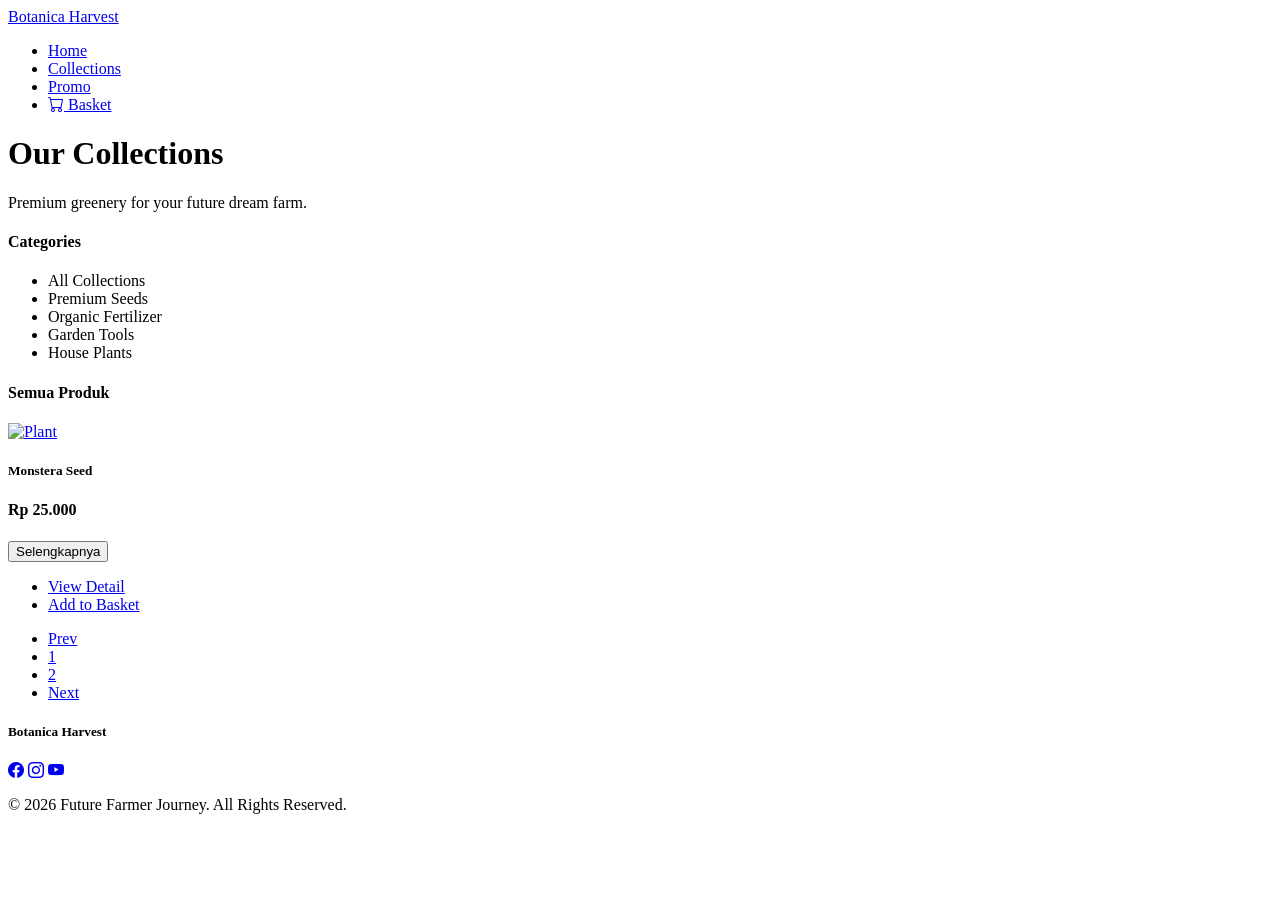
==== produk.html @ 90f327cd "Add files via upload" ====
<!DOCTYPE html>
<html lang="en">
<head>
    <meta charset="UTF-8">
    <meta name="viewport" content="width=device-width, initial-scale=1.0">
    <title>Botanica Harvest | Our Collections</title>
    
    <link rel="stylesheet" href="bootstrap-5.0.0-dist/css/bootstrap.min.css">
    <link rel="stylesheet" href="https://cdn.jsdelivr.net/npm/bootstrap-icons@1.13.1/font/bootstrap-icons.min.css">
    
    <link rel="stylesheet" href="css/style.css">
    <link rel="stylesheet" href="dist/css/lightbox.min.css">
</head>
<body>

    <nav class="navbar navbar-dark bg-dark main-color py-3 sticky-top">
        <div class="container-fluid d-flex align-items-center justify-content-between"> 
            <a class="navbar-brand fw-bold fs-4" href="index.html">Botanica Harvest</a>

            <ul class="navbar-nav flex-row align-items-center">
                <li class="nav-item me-3 me-md-5">
                    <a class="nav-link" href="index.html">Home</a>
                </li>
                <li class="nav-item me-3 me-md-5">
                    <a class="nav-link active" href="produk.html">Collections</a>
                </li>
                <li class="nav-item me-3 me-md-5">
                    <a class="nav-link" href="promo.html">Promo</a>
                </li>
                <li class="nav-item">
                    <a class="nav-link" href="keranjang.html">
                        <i class="bi bi-cart"></i> <span class="d-none d-sm-inline">Basket</span>
                    </a>
                </li>
            </ul>
        </div>
    </nav>

    <div class="container-fluid produk-banner align-items-center d-flex justify-content-center text-center">
        <div class="container">
            <h1 class="text-light display-4 fw-bold">Our Collections</h1>
            <p class="text-light lead">Premium greenery for your future dream farm.</p>
        </div>
    </div>

    <div class="container-fluid py-5">
        <div class="container">
            <div class="row">
                
                <div class="col-md-4 col-lg-3 mb-5">
                    <h4 class="fw-bold mb-3">Categories</h4>
                    <ul class="list-group shadow-sm">
                        <li class="list-group-item active">All Collections</li>
                        <li class="list-group-item">Premium Seeds</li>
                        <li class="list-group-item">Organic Fertilizer</li>
                        <li class="list-group-item">Garden Tools</li>
                        <li class="list-group-item">House Plants</li>
                    </ul>
                </div>

                <div class="col-md-8 col-lg-9">
                    <h4 class="text-center mb-4">Semua Produk</h4>
                    <div class="row g-4">
                        
                        <div class="col-sm-6 col-lg-4">
                            <div class="card h-100 shadow-sm border-0">
                                <a href="image/product/plant1.jpg" data-lightbox="garden" data-title="Monstera Seed">
                                    <img src="image/product/white-flower.jpg" class="card-img-top" alt="Plant">
                                </a>
                                <div class="card-body text-center">
                                    <h5 class="card-title fw-bold text-main">Monstera Seed</h5>
                                    <h4 class="text-warning mb-3">Rp 25.000</h4>
                                    <div class="dropdown">
                                        <button class="btn btn-outline-success dropdown-toggle w-100" type="button" data-bs-toggle="dropdown">
                                            Selengkapnya
                                        </button>
                                        <ul class="dropdown-menu w-100">
                                            <li><a class="dropdown-item" href="#">View Detail</a></li>
                                            <li><a class="dropdown-item" href="keranjang.html">Add to Basket</a></li>
                                        </ul>
                                    </div>
                                </div>
                            </div>
                        </div>
                        </div> <nav class="mt-5">
                        <ul class="pagination justify-content-center">
                            <li class="page-item"><a class="page-link" href="#">Prev</a></li>
                            <li class="page-item active"><a class="page-link" href="#">1</a></li>
                            <li class="page-item"><a class="page-link" href="#">2</a></li>
                            <li class="page-item"><a class="page-link" href="#">Next</a></li>
                        </ul>
                    </nav>
                </div>
            </div>
        </div>
    </div>

    <footer class="bg-dark text-light py-5">
        <div class="container text-center">
            <h5 class="fw-bold text-main mb-4">Botanica Harvest</h5>
            <div class="d-flex justify-content-center mb-4" style="gap: 40px">
                <a href="#" class="text-light fs-3"><i class="bi bi-facebook"></i></a>
                <a href="#" class="text-light fs-3"><i class="bi bi-instagram"></i></a>
                <a href="#" class="text-light fs-3"><i class="bi bi-youtube"></i></a>
            </div>
            <p class="text-muted small">&copy; 2026 Future Farmer Journey. All Rights Reserved.</p>
        </div>
    </footer>

    <script src="dist/js/lightbox-plus-jquery.min.js"></script>
    <script src="https://cdn.jsdelivr.net/npm/bootstrap@5.3.0/dist/js/bootstrap.bundle.min.js"></script>
</body>
</html>
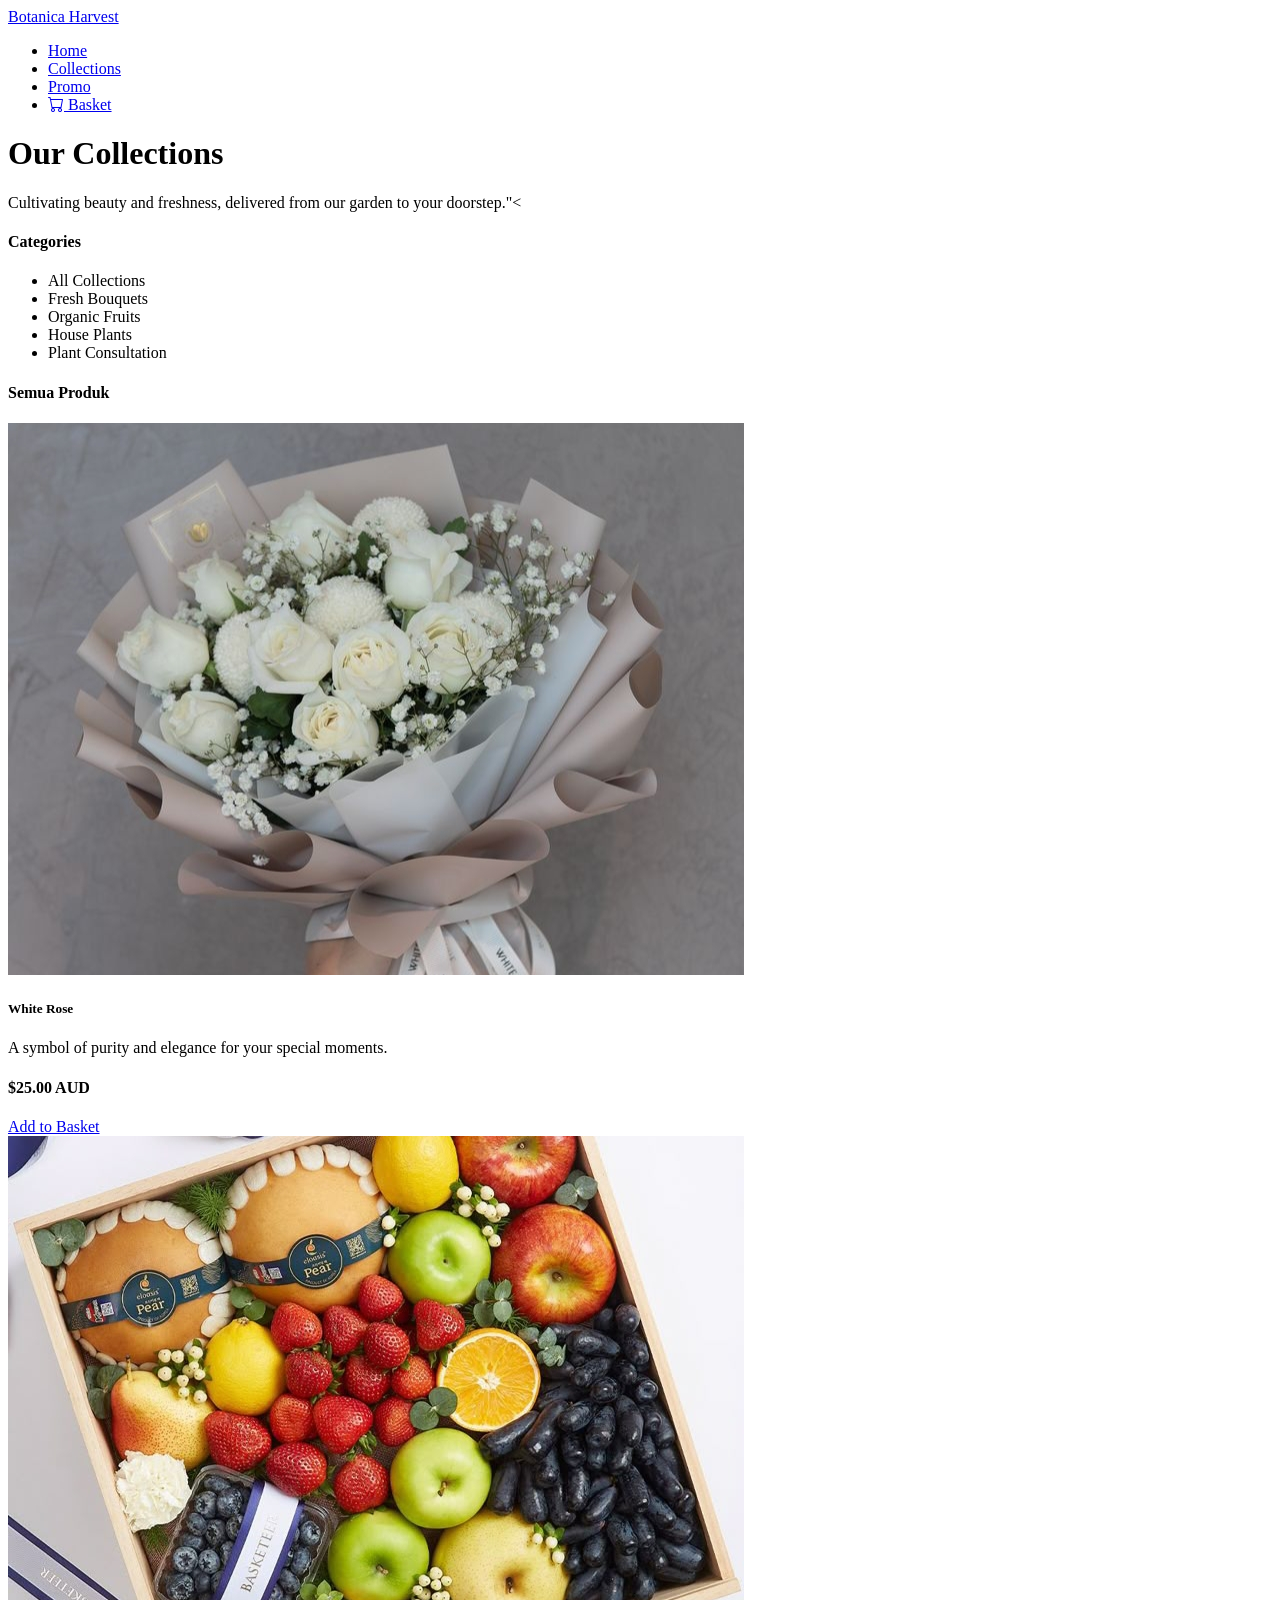
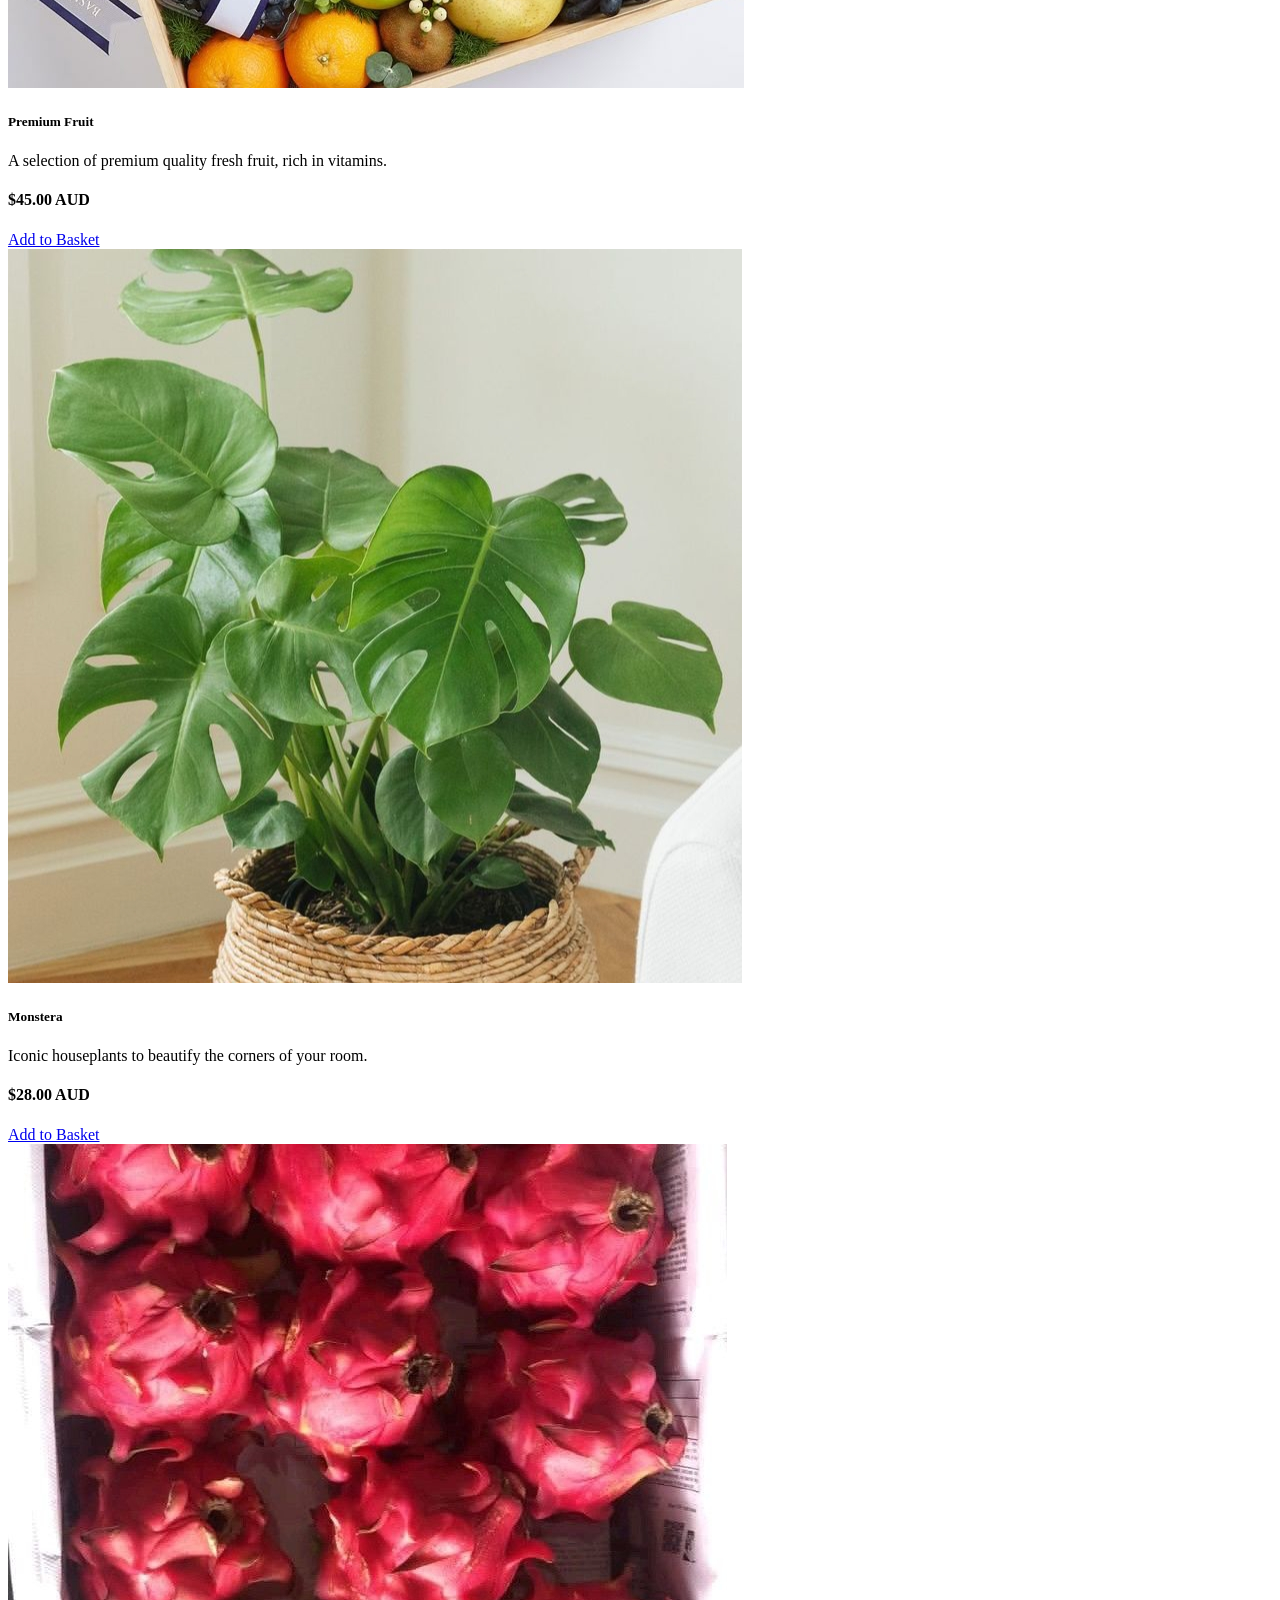
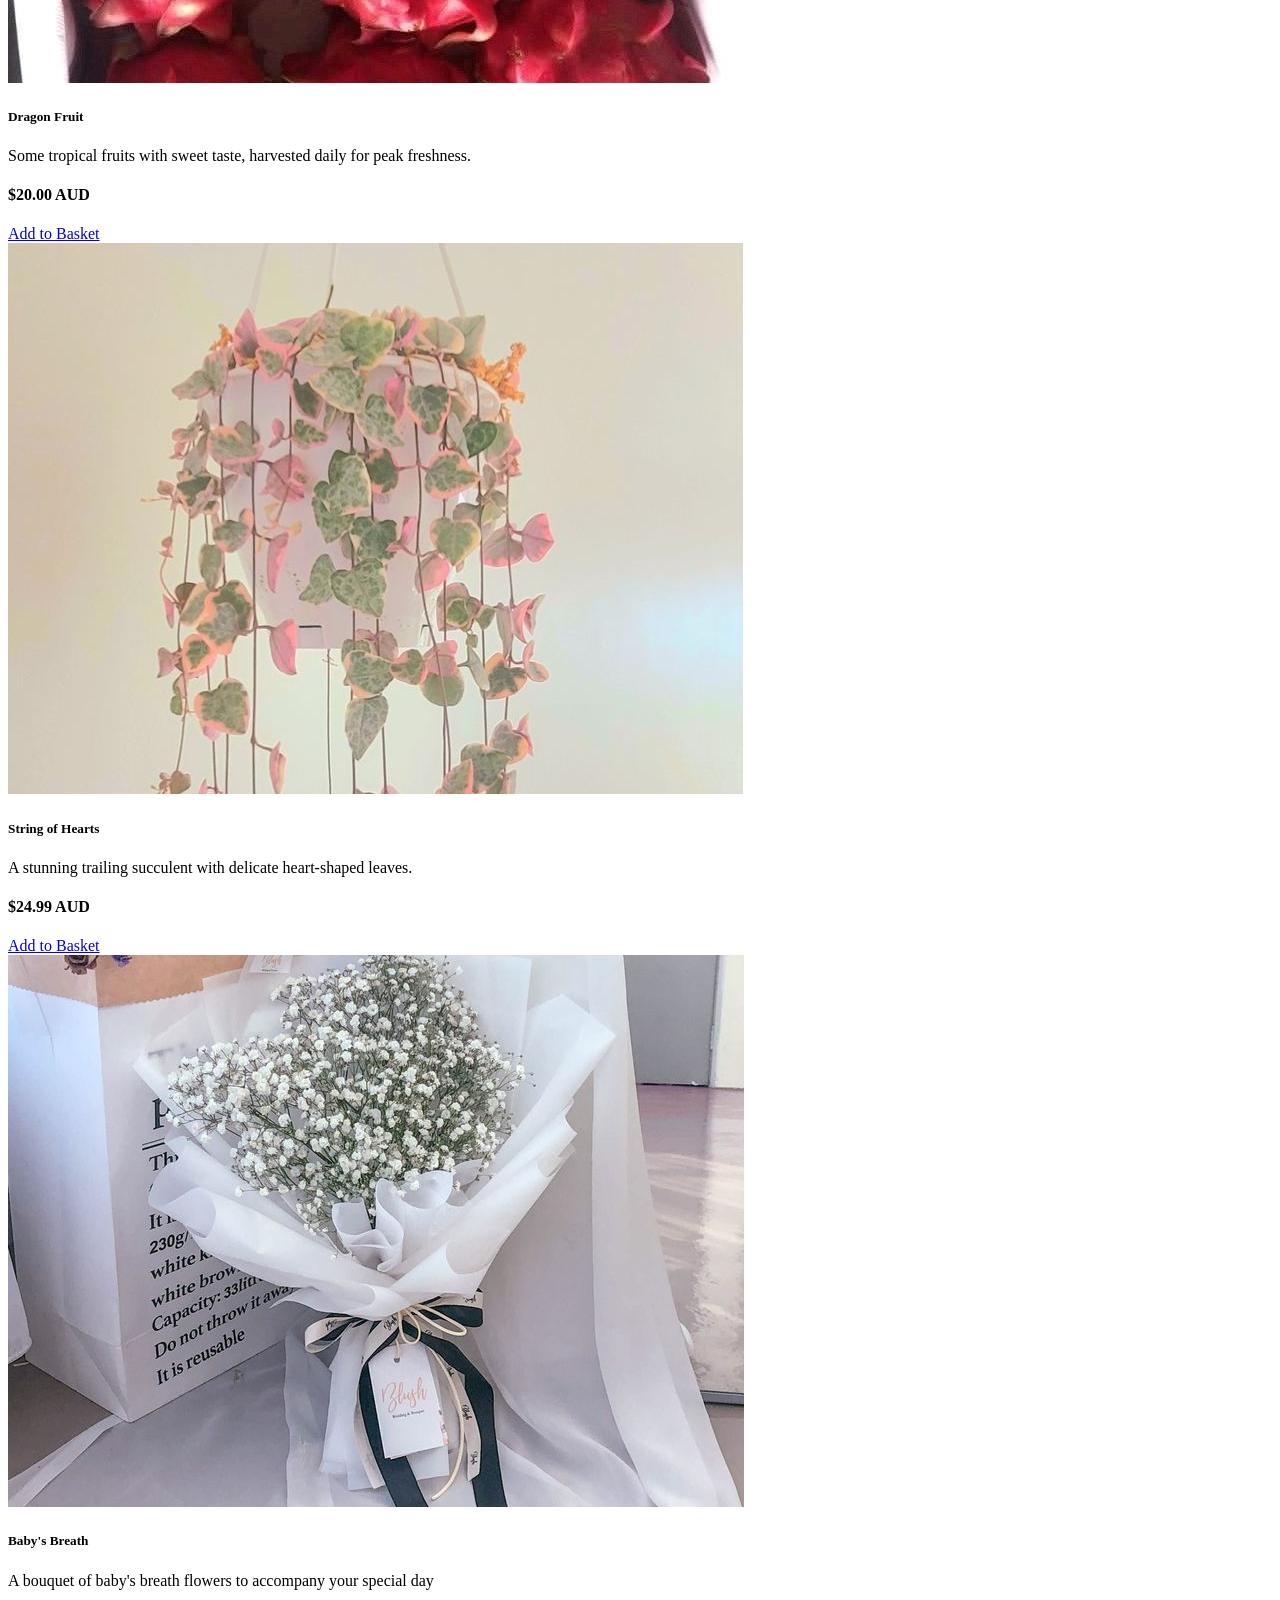
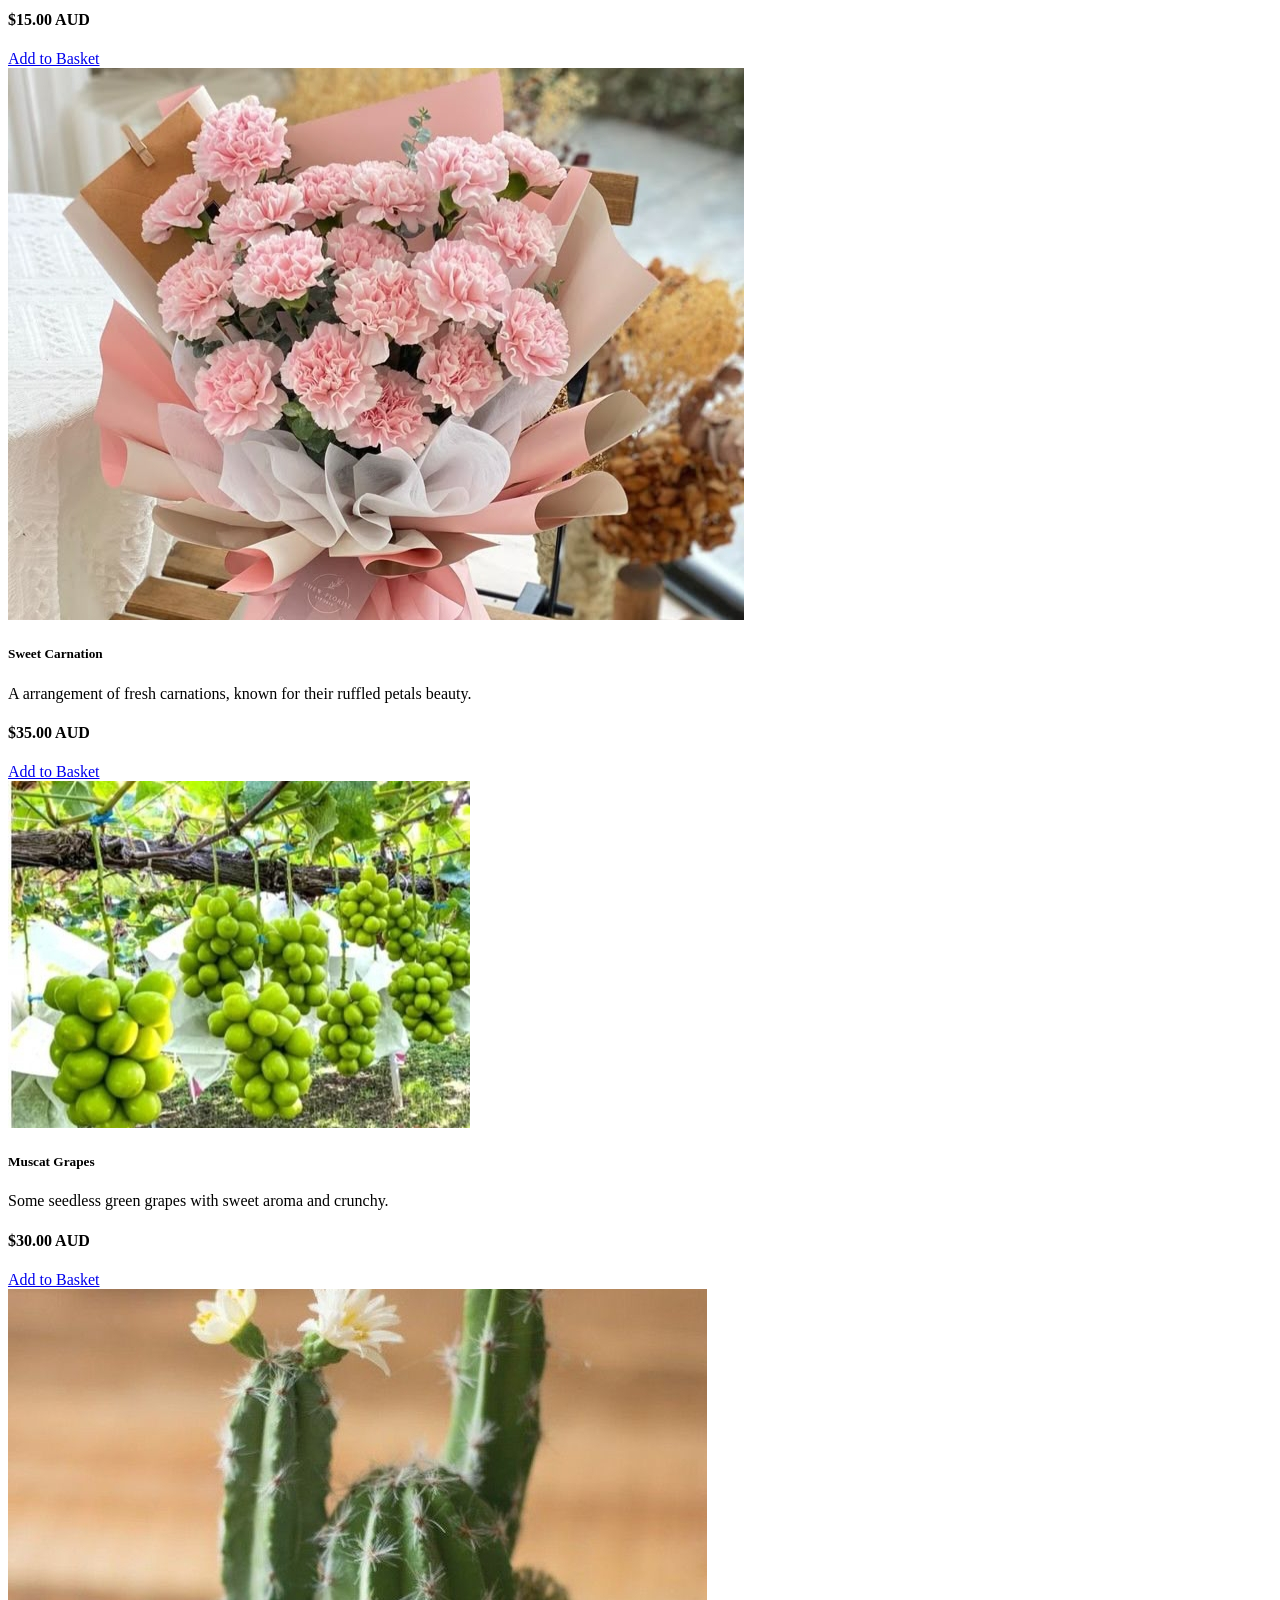
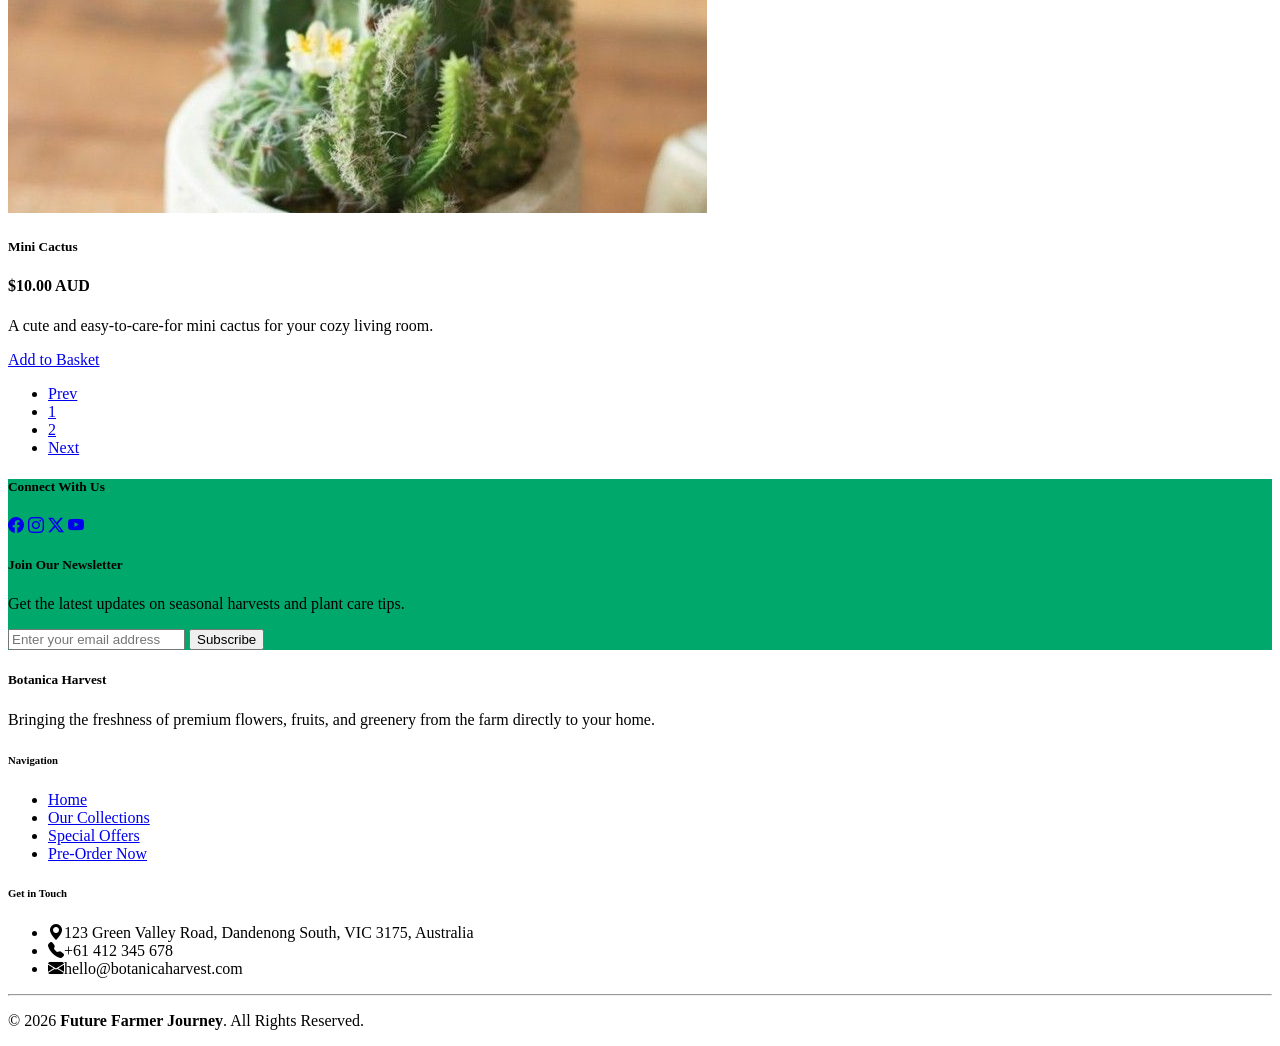
==== commit 0749b35c: "Add files via upload" ====
--- a/produk.html
+++ b/produk.html
@@ -7,7 +7,6 @@
     
     <link rel="stylesheet" href="bootstrap-5.0.0-dist/css/bootstrap.min.css">
     <link rel="stylesheet" href="https://cdn.jsdelivr.net/npm/bootstrap-icons@1.13.1/font/bootstrap-icons.min.css">
-    
     <link rel="stylesheet" href="css/style.css">
     <link rel="stylesheet" href="dist/css/lightbox.min.css">
 </head>
@@ -16,22 +15,11 @@
     <nav class="navbar navbar-dark bg-dark main-color py-3 sticky-top">
         <div class="container-fluid d-flex align-items-center justify-content-between"> 
             <a class="navbar-brand fw-bold fs-4" href="index.html">Botanica Harvest</a>
-
             <ul class="navbar-nav flex-row align-items-center">
-                <li class="nav-item me-3 me-md-5">
-                    <a class="nav-link" href="index.html">Home</a>
-                </li>
-                <li class="nav-item me-3 me-md-5">
-                    <a class="nav-link active" href="produk.html">Collections</a>
-                </li>
-                <li class="nav-item me-3 me-md-5">
-                    <a class="nav-link" href="promo.html">Promo</a>
-                </li>
-                <li class="nav-item">
-                    <a class="nav-link" href="keranjang.html">
-                        <i class="bi bi-cart"></i> <span class="d-none d-sm-inline">Basket</span>
-                    </a>
-                </li>
+                <li class="nav-item me-3 me-md-5"><a class="nav-link" href="index.html">Home</a></li>
+                <li class="nav-item me-3 me-md-5"><a class="nav-link active" href="produk.html">Collections</a></li>
+                <li class="nav-item me-3 me-md-5"><a class="nav-link" href="promo.html">Promo</a></li>
+                <li class="nav-item"><a class="nav-link" href="keranjang.html"><i class="bi bi-cart"></i> Basket</a></li>
             </ul>
         </div>
     </nav>
@@ -39,7 +27,7 @@
     <div class="container-fluid produk-banner align-items-center d-flex justify-content-center text-center">
         <div class="container">
             <h1 class="text-light display-4 fw-bold">Our Collections</h1>
-            <p class="text-light lead">Premium greenery for your future dream farm.</p>
+            <p class="text-light lead">Cultivating beauty and freshness, delivered from our garden to your doorstep."<</p>
         </div>
     </div>
 
@@ -50,39 +38,156 @@
                 <div class="col-md-4 col-lg-3 mb-5">
                     <h4 class="fw-bold mb-3">Categories</h4>
                     <ul class="list-group shadow-sm">
-                        <li class="list-group-item active">All Collections</li>
-                        <li class="list-group-item">Premium Seeds</li>
-                        <li class="list-group-item">Organic Fertilizer</li>
-                        <li class="list-group-item">Garden Tools</li>
+                        <li class="list-group-item active border-0 main-bg">All Collections</li>
+                        <li class="list-group-item">Fresh Bouquets</li>
+                        <li class="list-group-item">Organic Fruits</li>
                         <li class="list-group-item">House Plants</li>
+                        <li class="list-group-item">Plant Consultation</li>
                     </ul>
                 </div>
 
                 <div class="col-md-8 col-lg-9">
-                    <h4 class="text-center mb-4">Semua Produk</h4>
+                    <h4 class="text-center mb-4 fw-bold">Semua Produk</h4>
+                    
                     <div class="row g-4">
-                        
-                        <div class="col-sm-6 col-lg-4">
-                            <div class="card h-100 shadow-sm border-0">
-                                <a href="image/product/plant1.jpg" data-lightbox="garden" data-title="Monstera Seed">
-                                    <img src="image/product/white-flower.jpg" class="card-img-top" alt="Plant">
-                                </a>
-                                <div class="card-body text-center">
-                                    <h5 class="card-title fw-bold text-main">Monstera Seed</h5>
-                                    <h4 class="text-warning mb-3">Rp 25.000</h4>
-                                    <div class="dropdown">
-                                        <button class="btn btn-outline-success dropdown-toggle w-100" type="button" data-bs-toggle="dropdown">
-                                            Selengkapnya
-                                        </button>
-                                        <ul class="dropdown-menu w-100">
-                                            <li><a class="dropdown-item" href="#">View Detail</a></li>
-                                            <li><a class="dropdown-item" href="keranjang.html">Add to Basket</a></li>
-                                        </ul>
-                                    </div>
-                                </div>
-                            </div>
-                        </div>
-                        </div> <nav class="mt-5">
+                        <div class="col-sm-6 col-lg-4">
+                            <div class="card h-100 shadow-sm border-0 text-center">
+                                <a href="white-flower.jpg" data-lightbox="garden" data-title="White Rose Bouquet">
+                                    <img src="white-flower.jpg" class="card-img-top" alt="White Rose">
+                                </a>
+                                <div class="card-body">
+                                    <h5 class="fw-bold text-main">White Rose</h5>
+                                   <p> A symbol of purity and elegance for your special moments.</p>
+                                    <h4 class="text-warning mb-3">$25.00 AUD</h4>
+                                    <a href="keranjang.html" class="btn btn-outline-success w-100">Add to Basket</a>
+                                </div>
+                            </div>
+                        </div>
+
+                        <div class="col-sm-6 col-lg-4">
+                            <div class="card h-100 shadow-sm border-0 text-center">
+                                <a href="premium-fruit.jpg" data-lightbox="garden" data-title="Premium Fruit">
+                                    <img src="premium-fruit.jpg" class="card-img-top" alt="Fruit">
+                                </a>
+                                <div class="card-body">
+                                    <h5 class="fw-bold text-main">Premium Fruit</h5>
+                                  <p>A selection of premium quality fresh fruit, rich in vitamins.</p>
+                                    <h4 class="text-warning mb-3">$45.00 AUD</h4>
+                                    <a href="keranjang.html" class="btn btn-outline-success w-100">Add to Basket</a>
+                                </div>
+                            </div>
+                        </div>
+
+                        <div class="col-sm-6 col-lg-4">
+                            <div class="card h-100 shadow-sm border-0 text-center">
+                                <a href="monstera.jpg" data-lightbox="garden" data-title="Monstera Deliciosa">
+                                    <img src="monstera.jpg" class="card-img-top" alt="Monstera">
+                                </a>
+                                <div class="card-body">
+                                    <h5 class="fw-bold text-main">Monstera</h5>
+                                    <p>Iconic houseplants to beautify the corners of your room.</p>
+                                    <h4 class="text-warning mb-3">$28.00 AUD</h4>
+                                    <a href="keranjang.html" class="btn btn-outline-success w-100">Add to Basket</a>
+                                </div>
+                            </div>
+                        </div>
+
+                        <div class="col-sm-6 col-lg-4">
+                            <div class="card h-100 shadow-sm border-0 text-center">
+                                <a href="dragon-fruit.jpg" data-lightbox="garden" data-title="Red Dragon Fruit">
+                                    <img src="dragon-fruit.jpg" class="card-img-top" alt="Dragon Fruit">
+                                </a>
+                                <div class="card-body">
+                                    <h5 class="fw-bold text-main">Dragon Fruit</h5>
+                                    <p>
+                                      Some  tropical fruits with sweet taste, harvested daily for peak freshness.
+                                    </p>
+                                    <h4 class="text-warning mb-3">$20.00 AUD</h4>
+                                    <a href="keranjang.html" class="btn btn-outline-success w-100">Add to Basket</a>
+                                </div>
+                            </div>
+                        </div>
+
+                        <div class="col-sm-6 col-lg-4">
+                            <div class="card h-100 shadow-sm border-0 text-center">
+                                <a href="heart-string-plant.jpg" data-lightbox="garden" data-title="String of Hearts">
+                                    <img src="heart-string-plant.jpg" class="card-img-top" alt="Plant">
+                                </a>
+                                <div class="card-body">
+                                    <h5 class="fw-bold text-main">String of Hearts</h5>
+                                  <p>
+                                    A stunning trailing succulent with delicate heart-shaped leaves.
+                                  </p>
+                                    <h4 class="text-warning mb-3">$24.99 AUD</h4>
+                                    <a href="keranjang.html" class="btn btn-outline-success w-100">Add to Basket</a>
+                                </div>
+                            </div>
+                        </div>
+
+                        <div class="col-sm-6 col-lg-4">
+                            <div class="card h-100 shadow-sm border-0 text-center">
+                                <a href="baby’s-breath-bouquet.jpg" data-lightbox="garden" data-title="Baby's Breath">
+                                    <img src="baby’s-breath-bouquet.jpg" class="card-img-top" alt="Bouquet">
+                                </a>
+                                <div class="card-body">
+                                    <h5 class="fw-bold text-main">Baby's Breath</h5>
+                                    <p>
+                                      A bouquet of baby's breath flowers to accompany your special day
+                                    </p>
+                                    <h4 class="text-warning mb-3">$15.00 AUD</h4>
+                                    <a href="keranjang.html" class="btn btn-outline-success w-100">Add to Basket</a>
+                                </div>
+                            </div>
+                        </div>
+
+                        <div class="col-sm-6 col-lg-4">
+                            <div class="card h-100 shadow-sm border-0 text-center">
+                                <a href="buket-anyelir.jpg" data-lightbox="garden" data-title="Sweet Carnation">
+                                    <img src="buket-anyelir.jpg" class="card-img-top" alt="Carnation">
+                                </a>
+                                <div class="card-body">
+                                    <h5 class="fw-bold text-main">Sweet Carnation</h5>
+                                    <p>
+                                      A arrangement of fresh carnations, known for their ruffled petals beauty.
+                                    </p>
+                                    <h4 class="text-warning mb-3">$35.00 AUD</h4>
+                                    <a href="keranjang.html" class="btn btn-outline-success w-100">Add to Basket</a>
+                                </div>
+                            </div>
+                        </div>
+
+                        <div class="col-sm-6 col-lg-4">
+                            <div class="card h-100 shadow-sm border-0 text-center">
+                                <a href="muscat-grape.jpg" data-lightbox="garden" data-title="Premium Grapes">
+                                    <img src="muscat-grape.jpg" class="card-img-top" alt="Grapes">
+                                </a>
+                                <div class="card-body">
+                                    <h5 class="fw-bold text-main">Muscat Grapes</h5>
+                                    <p>
+                                      Some seedless green grapes with sweet aroma and crunchy.
+                                    </p>
+                                    <h4 class="text-warning mb-3">$30.00 AUD</h4>
+                                    <a href="keranjang.html" class="btn btn-outline-success w-100">Add to Basket</a>
+                                </div>
+                            </div>
+                        </div>
+
+                        <div class="col-sm-6 col-lg-4">
+                            <div class="card h-100 shadow-sm border-0 text-center">
+                                <a href="cactus.jpg" data-lightbox="garden" data-title="Mini Cactus">
+                                    <img src="cactus.jpg" class="card-img-top" alt="Cactus">
+                                </a>
+                                <div class="card-body">
+                                    <h5 class="fw-bold text-main">Mini Cactus</h5>
+                                    <h4 class="text-warning mb-3">$10.00 AUD</h4>
+                                    <p>
+                                      A cute and easy-to-care-for mini cactus for your cozy living room.
+                                    </p>
+                                    <a href="keranjang.html" class="btn btn-outline-success w-100">Add to Basket</a>
+                                </div>
+                            </div>
+                        </div>
+                    </div> <nav class="mt-5">
                         <ul class="pagination justify-content-center">
                             <li class="page-item"><a class="page-link" href="#">Prev</a></li>
                             <li class="page-item active"><a class="page-link" href="#">1</a></li>
@@ -95,17 +200,68 @@
         </div>
     </div>
 
-    <footer class="bg-dark text-light py-5">
-        <div class="container text-center">
-            <h5 class="fw-bold text-main mb-4">Botanica Harvest</h5>
-            <div class="d-flex justify-content-center mb-4" style="gap: 40px">
-                <a href="#" class="text-light fs-3"><i class="bi bi-facebook"></i></a>
-                <a href="#" class="text-light fs-3"><i class="bi bi-instagram"></i></a>
-                <a href="#" class="text-light fs-3"><i class="bi bi-youtube"></i></a>
-            </div>
-            <p class="text-muted small">&copy; 2026 Future Farmer Journey. All Rights Reserved.</p>
-        </div>
-    </footer>
+<div class="container-fluid py-5" style="background-color: #00A86B ;">
+    <div class="container">
+
+        <h5 class="text-center text-light mb-4 fw-bold">Connect With Us</h5>
+        <div class="d-flex justify-content-center mb-5" style="gap: 50px">
+            <a href="#" class="text-light fs-3"><i class="bi bi-facebook"></i></a>
+            <a href="#" class="text-light fs-3"><i class="bi bi-instagram"></i></a>
+            <a href="#" class="text-light fs-3"><i class="bi bi-twitter-x"></i></a>
+            <a href="#" class="text-light fs-3"><i class="bi bi-youtube"></i></a>
+        </div>
+
+        <h5 class="text-center text-light mb-1 fw-bold">Join Our Newsletter</h5>
+        <p class="text-center text-light opacity-50 mb-4">Get the latest updates on seasonal harvests and plant care tips.</p>
+
+        <div class="row justify-content-center">
+            <div class="col-md-6">
+                <div class="input-group shadow-sm">
+                    <input type="email" class="form-control border-0" placeholder="Enter your email address">
+                    <button class="btn btn-success text-light fw-bold px-4">Subscribe</button>
+                </div>
+            </div>
+        </div>
+
+    </div>
+</div>
+
+<footer class="bg-dark text-light py-5">
+    <div class="container">
+        <div class="row text-center text-md-start">
+
+            <div class="col-md-4 mb-4 mb-md-0">
+                <h5 class="fw-bold text-success">Botanica Harvest</h5>
+                <p class="text-muted small">Bringing the freshness of premium flowers, fruits, and greenery from the farm directly to your home.</p>
+            </div>
+
+            <div class="col-md-4 mb-4 mb-md-0">
+                <h6 class="fw-bold mb-3">Navigation</h6>
+                <ul class="list-unstyled">
+                    <li><a href="#" class="text-muted text-decoration-none small">Home</a></li>
+                    <li><a href="index.html" class="text-muted text-decoration-none small">Our Collections</a></li>
+                    <li><a href="#" class="text-muted text-decoration-none small">Special Offers</a></li>
+                    <li><a href="#" class="text-muted text-decoration-none small">Pre-Order Now</a></li>
+                </ul>
+            </div>
+            
+            <div class="col-md-4">
+                <h6 class="fw-bold mb-3">Get in Touch</h6>
+                <ul class="list-unstyled text-muted small">
+                    <li class="mb-2"><i class="bi bi-geo-alt-fill me-2 text-success"></i>123 Green Valley Road, Dandenong South, VIC 3175, Australia</li>
+                    <li class="mb-2"><i class="bi bi-telephone-fill me-2 text-success"></i>+61 412 345 678</li>
+                    <li><i class="bi bi-envelope-fill me-2 text-success"></i>hello@botanicaharvest.com</li>
+                </ul>
+            </div>
+        </div>
+
+        <hr class="border-secondary mt-5 mb-4">
+        
+        <p class="text-center text-muted small mb-0">
+            &copy; 2026 <strong>Future Farmer Journey</strong>. All Rights Reserved.
+        </p>
+    </div>
+</footer>
 
     <script src="dist/js/lightbox-plus-jquery.min.js"></script>
     <script src="https://cdn.jsdelivr.net/npm/bootstrap@5.3.0/dist/js/bootstrap.bundle.min.js"></script>
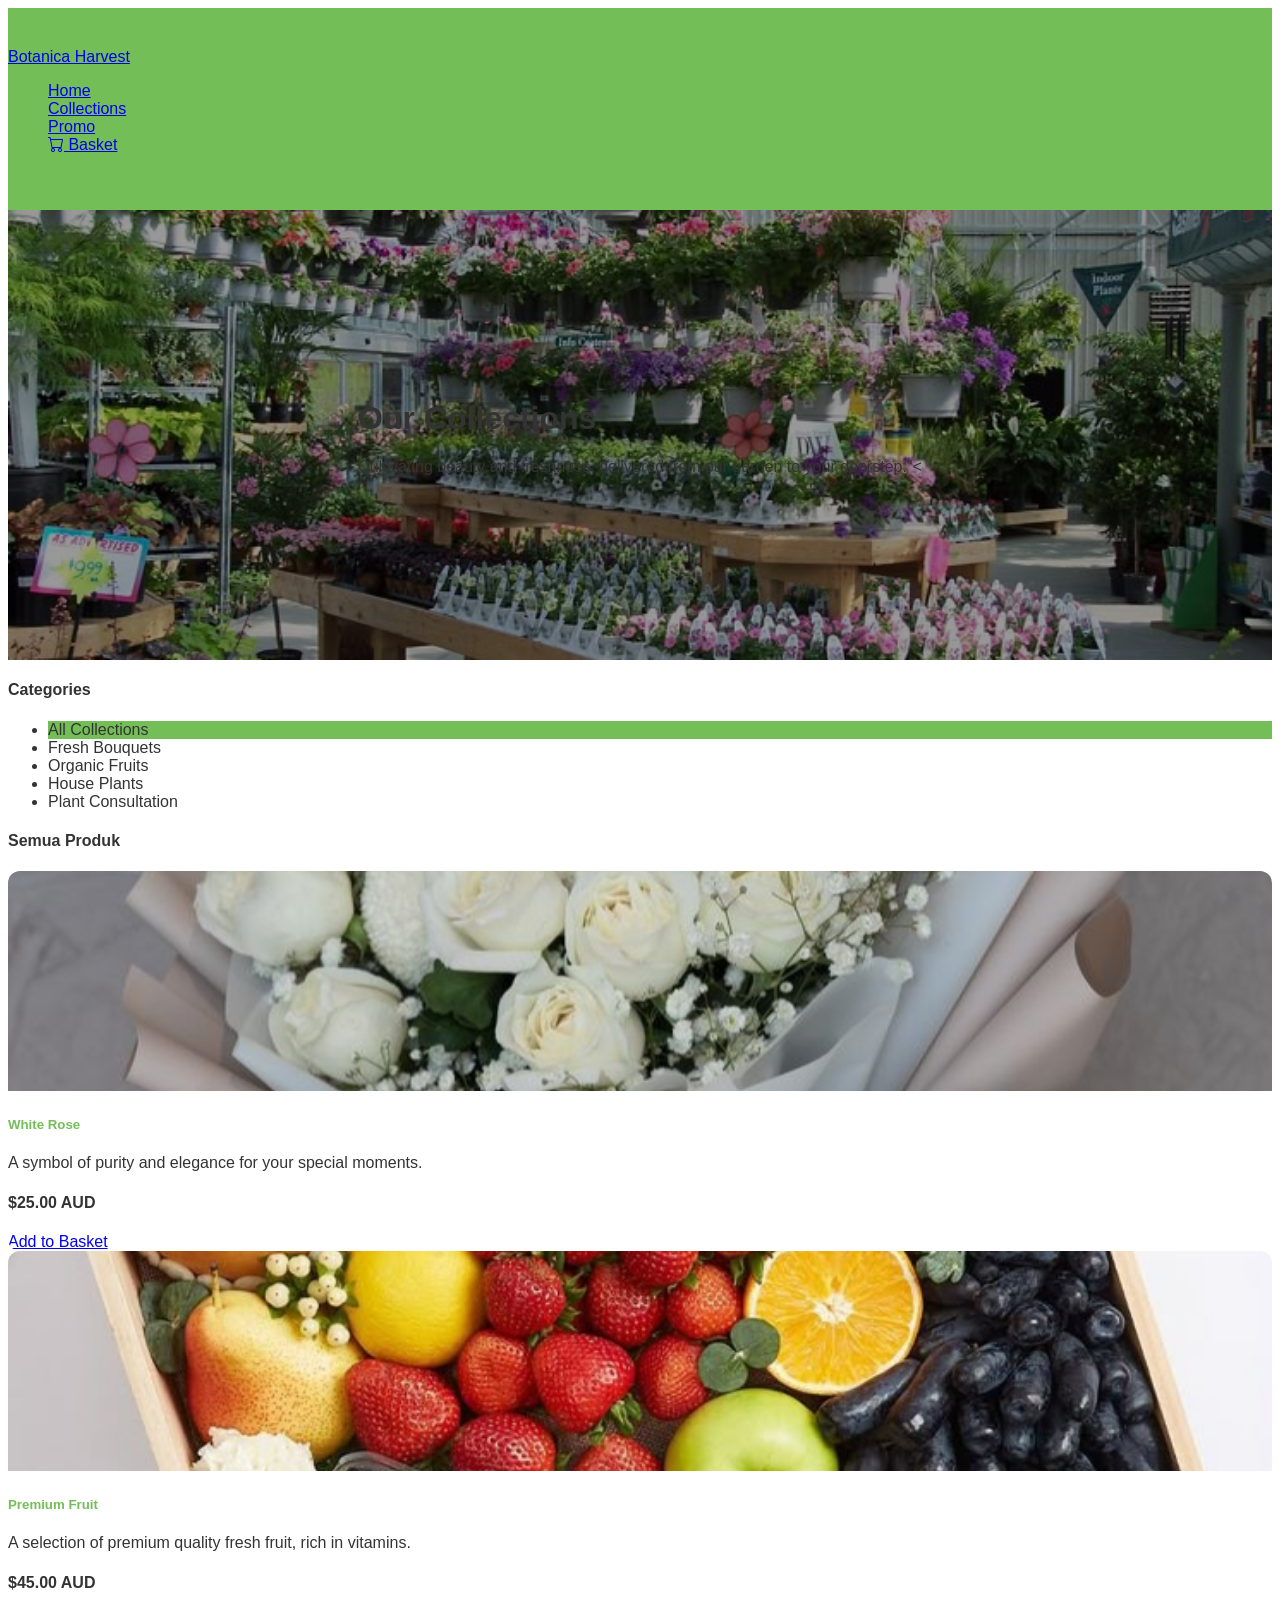
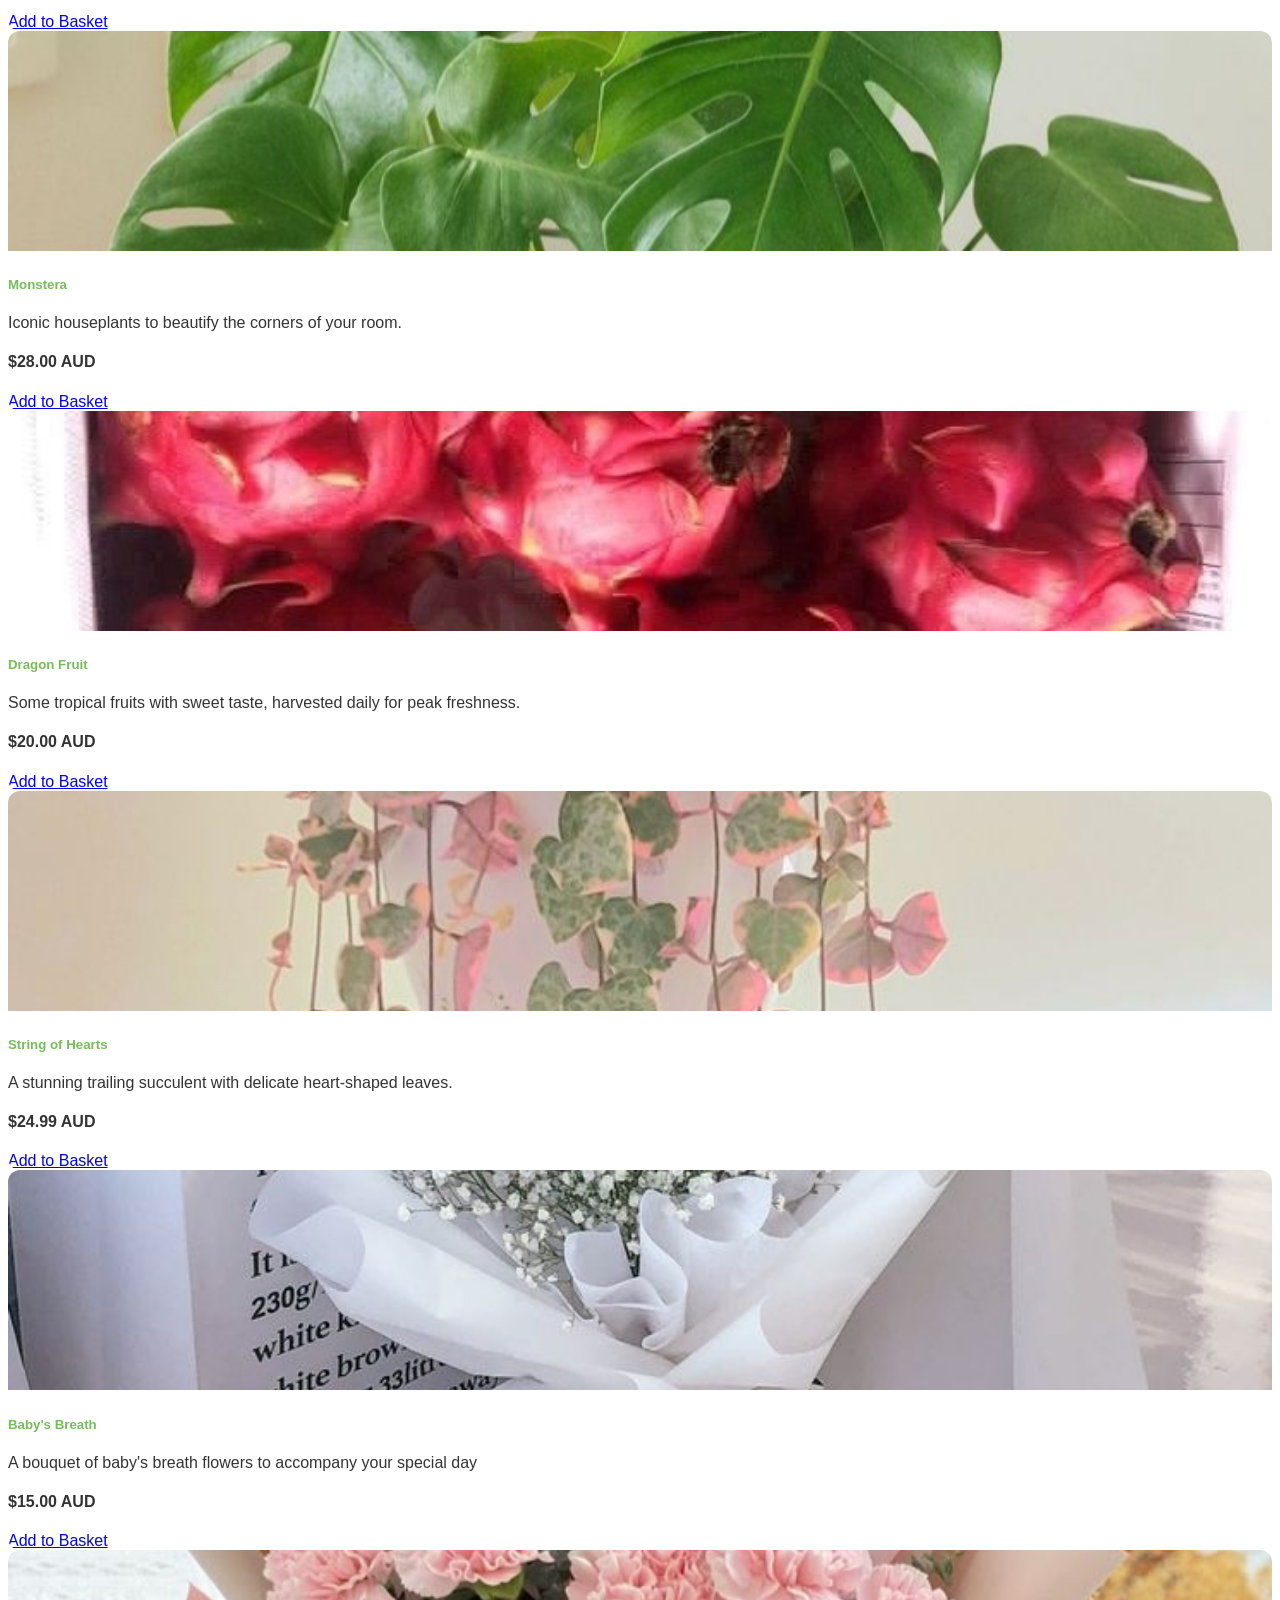
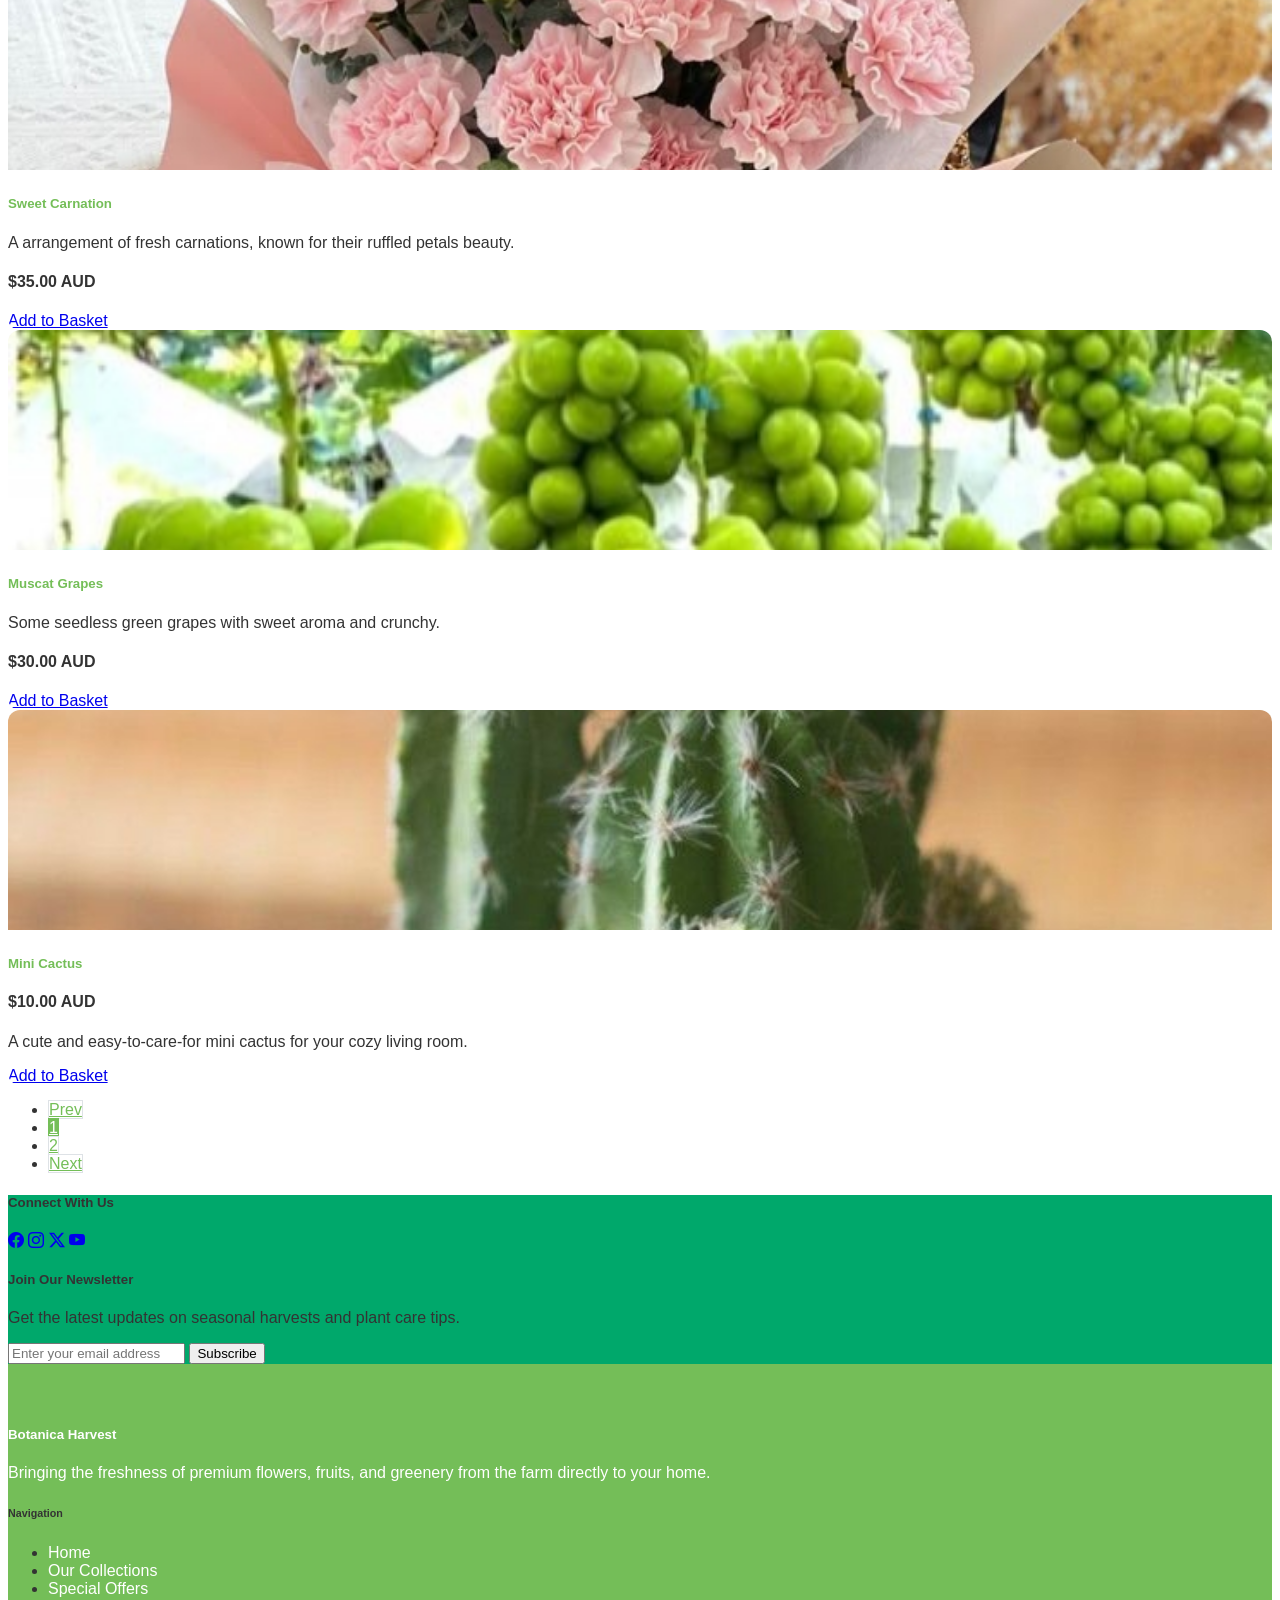
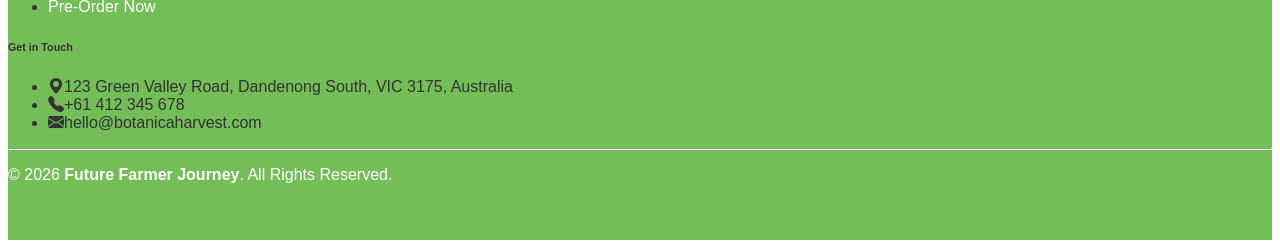
==== commit 4d5dc2d3: "Add files via upload" ====
--- a/produk.html
+++ b/produk.html
@@ -7,7 +7,7 @@
     
     <link rel="stylesheet" href="bootstrap-5.0.0-dist/css/bootstrap.min.css">
     <link rel="stylesheet" href="https://cdn.jsdelivr.net/npm/bootstrap-icons@1.13.1/font/bootstrap-icons.min.css">
-    <link rel="stylesheet" href="css/style.css">
+    <link rel="stylesheet" href="style.css">
     <link rel="stylesheet" href="dist/css/lightbox.min.css">
 </head>
 <body>
--- a/style.css
+++ b/style.css
@@ -0,0 +1,173 @@
+/* ========================================
+   BOTANICA HARVEST - ALL-IN-ONE CSS
+   Landing Page & Product Page
+   ======================================== */
+
+/* 1. IMPORT FONT & RESET */
+@import url('https://fonts.googleapis.com/css2?family=Montserrat:wght@400;500;700&display=swap');
+
+body {
+    font-family: 'Montserrat', sans-serif;
+    color: #333;
+}
+
+/* 2. WARNA UTAMA (DIGUNAKAN DI SEMUA HALAMAN) */
+.main-bg, .main-color-bg, .pelayanan, .testimony {
+    background-color: rgb(116, 190, 88) !important;
+}
+
+.text-main, .main-color {
+    color: rgb(116, 190, 88) !important;
+}
+
+/* 3. BANNER SECTION */
+/* Banner untuk Landing Page (Home) */
+.banner {
+    height: 80vh;
+    background: linear-gradient(rgba(0,0,0,0.4), rgba(0,0,0,0.4)), url('banner1.jpeg');
+    background-size: cover;
+    background-position: center;
+    display: flex;
+    align-items: center;
+    justify-content: center;
+}
+
+/* Banner khusus Halaman Produk */
+.produk-banner {
+    height: 50vh;
+    background: linear-gradient(rgba(0,0,0,0.4), rgba(0,0,0,0.4)), url('banner1.jpeg');
+    background-size: cover;
+    background-position: center;
+    display: flex;
+    align-items: center;
+    justify-content: center;
+}
+
+/* 4. KARTU PRODUK & EFEK HOVER (SANGAT PENTING) */
+.card, .card-promo, .testimony-card {
+    transition: transform 0.3s cubic-bezier(0.25, 0.46, 0.45, 0.94), box-shadow 0.3s ease;
+    overflow: hidden;
+    border-radius: 12px;
+    height: 100%;
+}
+
+.card:hover, .card-promo:hover {
+    transform: translateY(-10px);
+    box-shadow: 0 12px 24px rgba(0, 0, 0, 0.15) !important;
+}
+
+.card-img-top {
+    width: 100%;
+    height: 220px; 
+    object-fit: cover;
+    transition: transform 0.5s ease; 
+}
+
+/* Efek zoom gambar saat kartu di-hover */
+.card:hover .card-img-top, .card-promo:hover .card-img-top {
+    transform: scale(1.1);
+}
+
+/* 5. PELAYANAN (LANDING PAGE) */
+.pelayanan {
+    background-color:rgb(116,190,88)!important;
+}
+
+.pelayanan .icon-circle {
+    width: 90px;
+    height: 90px;
+    border: solid 2px rgb(255, 255, 255);
+    display: flex;
+    align-items: center;
+    justify-content: center;
+    margin: 0 auto;
+    background-color: rgba(255, 255, 255, 0.1);
+}
+
+.pelayanan .icon-circle i {
+    color: rgb(255, 255, 255) !important;
+    font-size: 2rem;
+}
+
+.pelayanan h5, .pelayanan p {
+    color: rgb(255, 255, 255) !important;
+}
+
+.pelayanan-content {
+    transition: transform 0.3s cubic-bezier(0.25, 0.46, 0.45, 0.94), box-shadow 0.3s ease;
+    will-change: transform;
+}
+
+/* 6. TESTIMONI (LANDING PAGE) */
+.testimony {
+    background-color: rgb(116,190,88) !important;
+    padding: 60px 0;
+}
+
+.testimony-card {
+    background-color: rgb(0, 143, 91) !important; 
+    border: none;
+    border-radius: 16px;
+    padding: 28px;
+    transition: 0.3s;
+    height: 100%;
+    /* Shadow untuk efek timbul */
+    box-shadow: 0 10px 25px rgba(0, 0, 0, 0.2);
+}
+
+.testimony-card:hover {
+    transform: translateY(-10px) scale(1.05);
+    background-color: rgb(0, 122, 77) !important;
+}
+
+.testimony-card .stars {
+    color: rgb(255, 193, 7) !important; /* Gold: #FFC107 */
+}
+
+.testimony-card h5, .testimony-card p, .testimony-card .author {
+    color: rgb(255, 255, 255) !important;
+}
+
+/* 7. PAGINATION (PRODUK PAGE) */
+.pagination .page-link {
+    color: rgb(116, 190, 88);
+    border: 1px solid #dee2e6;
+}
+
+.pagination .page-item.active .page-link {
+    background-color: rgb(116, 190, 88) !important;
+    border-color: rgb(116, 190, 88) !important;
+    color: white !important;
+}
+
+/* 8. BUTTONS */
+.btn-warning {
+    background-color: rgb(80, 200, 120) !important;
+    border: none !important;
+    color: white !important;
+    font-weight: 700;
+    transition: 0.3s;
+}
+
+.btn-warning:hover {
+    transform: scale(1.05);
+    background-color: rgb(0, 77, 50) !important;
+}
+
+/* 9. FOOTER (SEMUA HALAMAN) */
+footer, .footer, .bg-dark {
+    background-color: rgb(116, 190, 88) !important;
+    padding: 40px 0;
+}
+
+footer a, footer p, footer h5 {
+    color: rgb(255, 255, 255) !important;
+    text-decoration: none;
+}
+
+/* 3. EFEK HOVER: Kartu Naik Ke Atas */
+.card:hover, .card-promo:hover, .hovered-card:hover, .testimony-card:hover, .pelayanan-content:hover, .menu-favorit-content:hover {
+    transform: translateY(-10px);
+    box-shadow: 0 12px 24px rgba(0, 0, 0, 0.15) !important;
+    z-index: 10;
+}
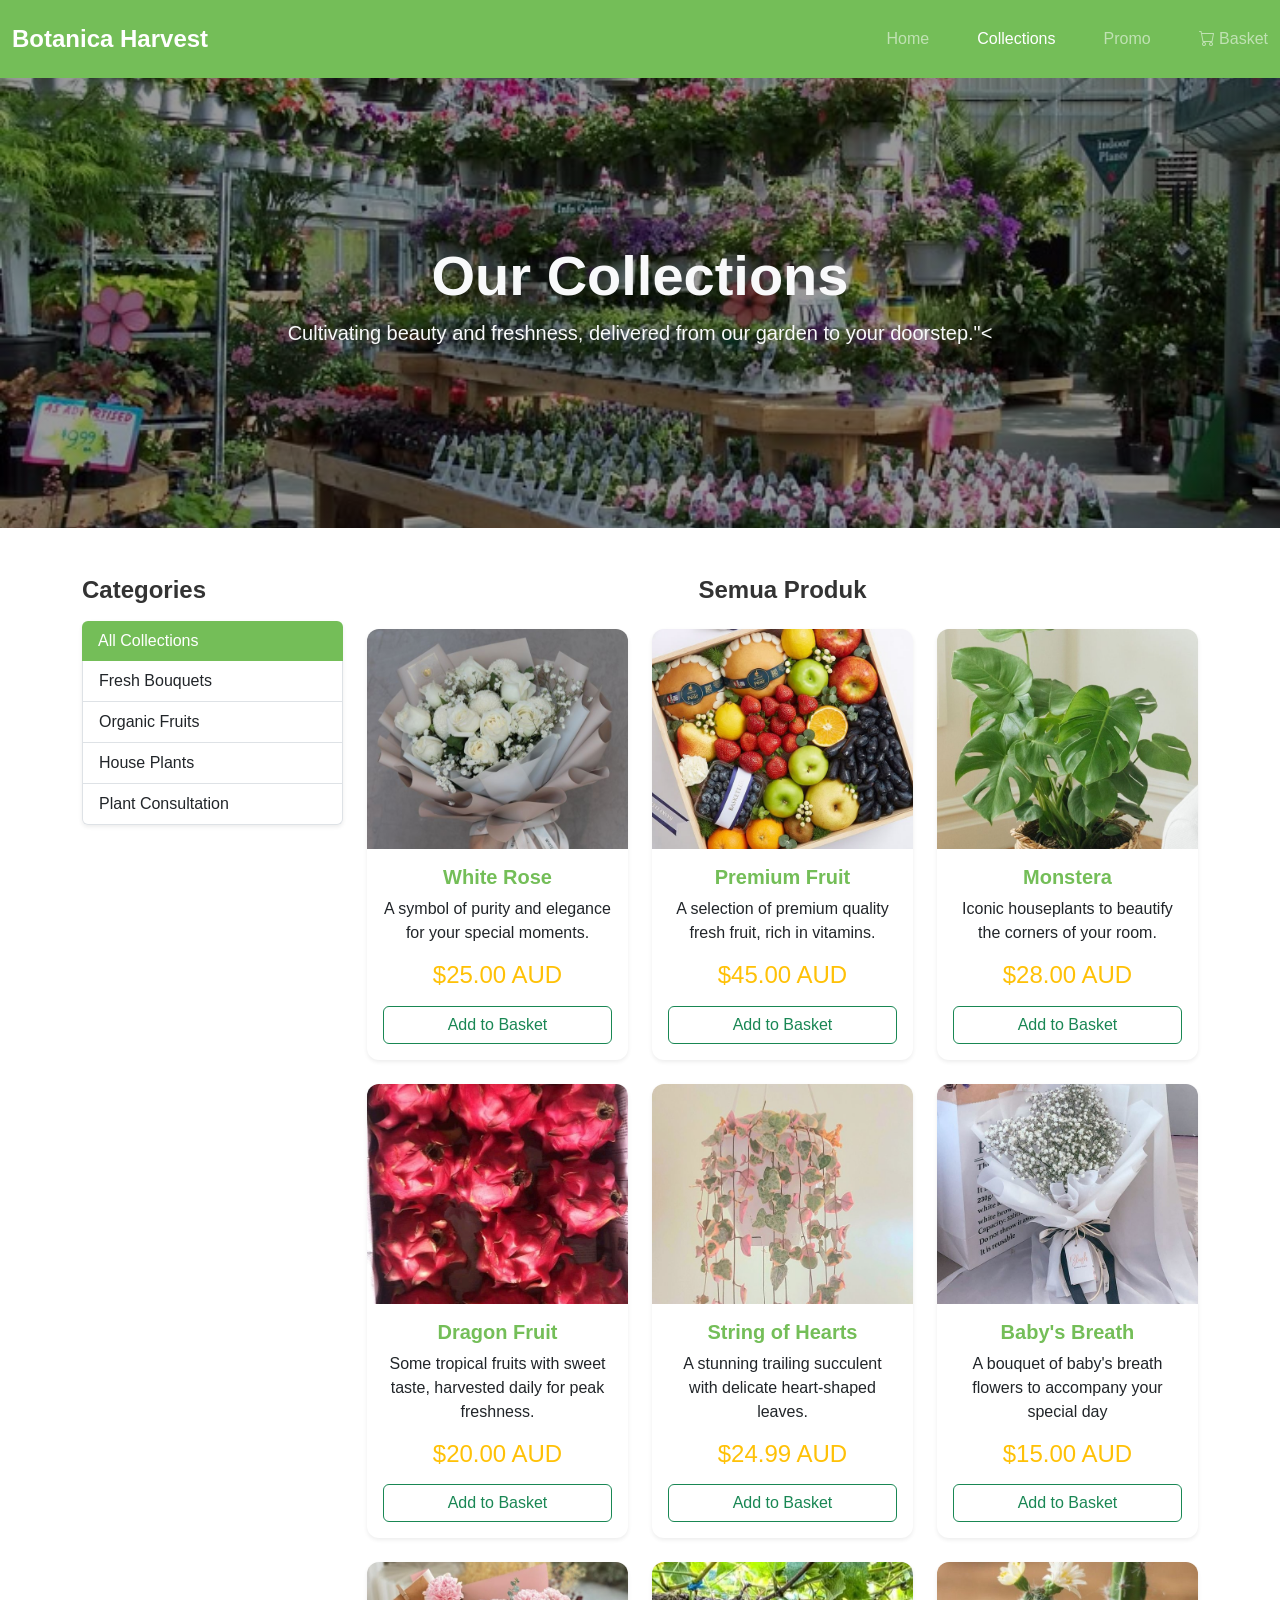
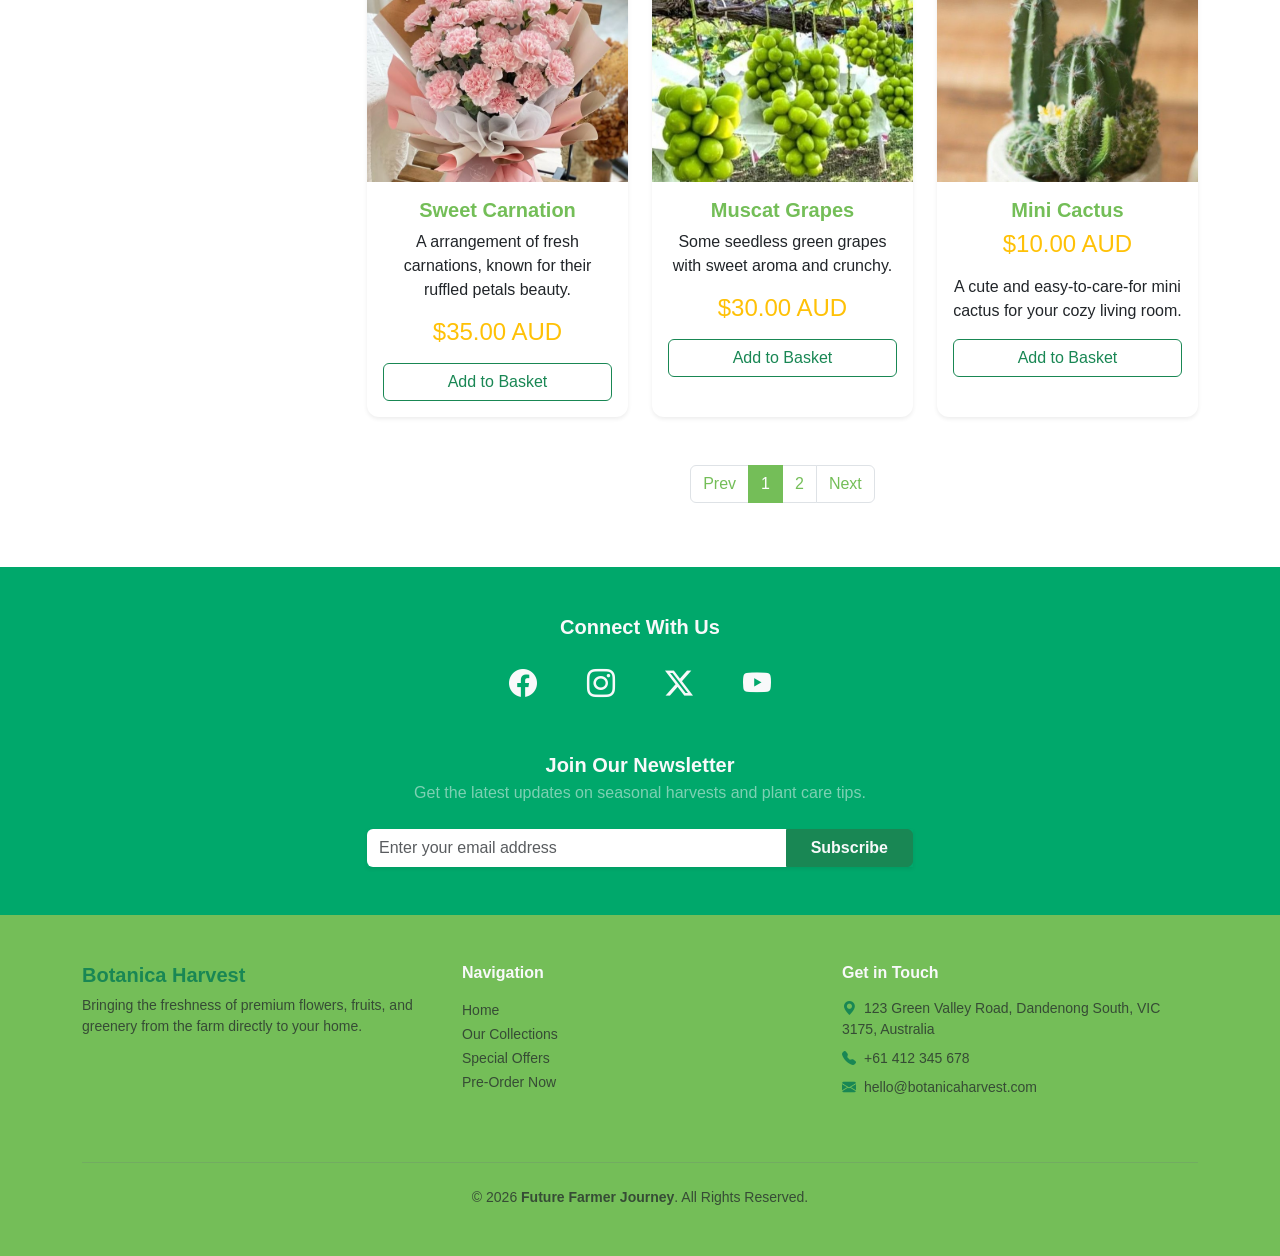
==== commit 7ed09466: "Add files via upload" ====
--- a/produk.html
+++ b/produk.html
@@ -5,7 +5,7 @@
     <meta name="viewport" content="width=device-width, initial-scale=1.0">
     <title>Botanica Harvest | Our Collections</title>
     
-    <link rel="stylesheet" href="bootstrap-5.0.0-dist/css/bootstrap.min.css">
+    <link href="https://cdn.jsdelivr.net/npm/bootstrap@5.3.0/dist/css/bootstrap.min.css" rel="stylesheet">
     <link rel="stylesheet" href="https://cdn.jsdelivr.net/npm/bootstrap-icons@1.13.1/font/bootstrap-icons.min.css">
     <link rel="stylesheet" href="style.css">
     <link rel="stylesheet" href="dist/css/lightbox.min.css">
